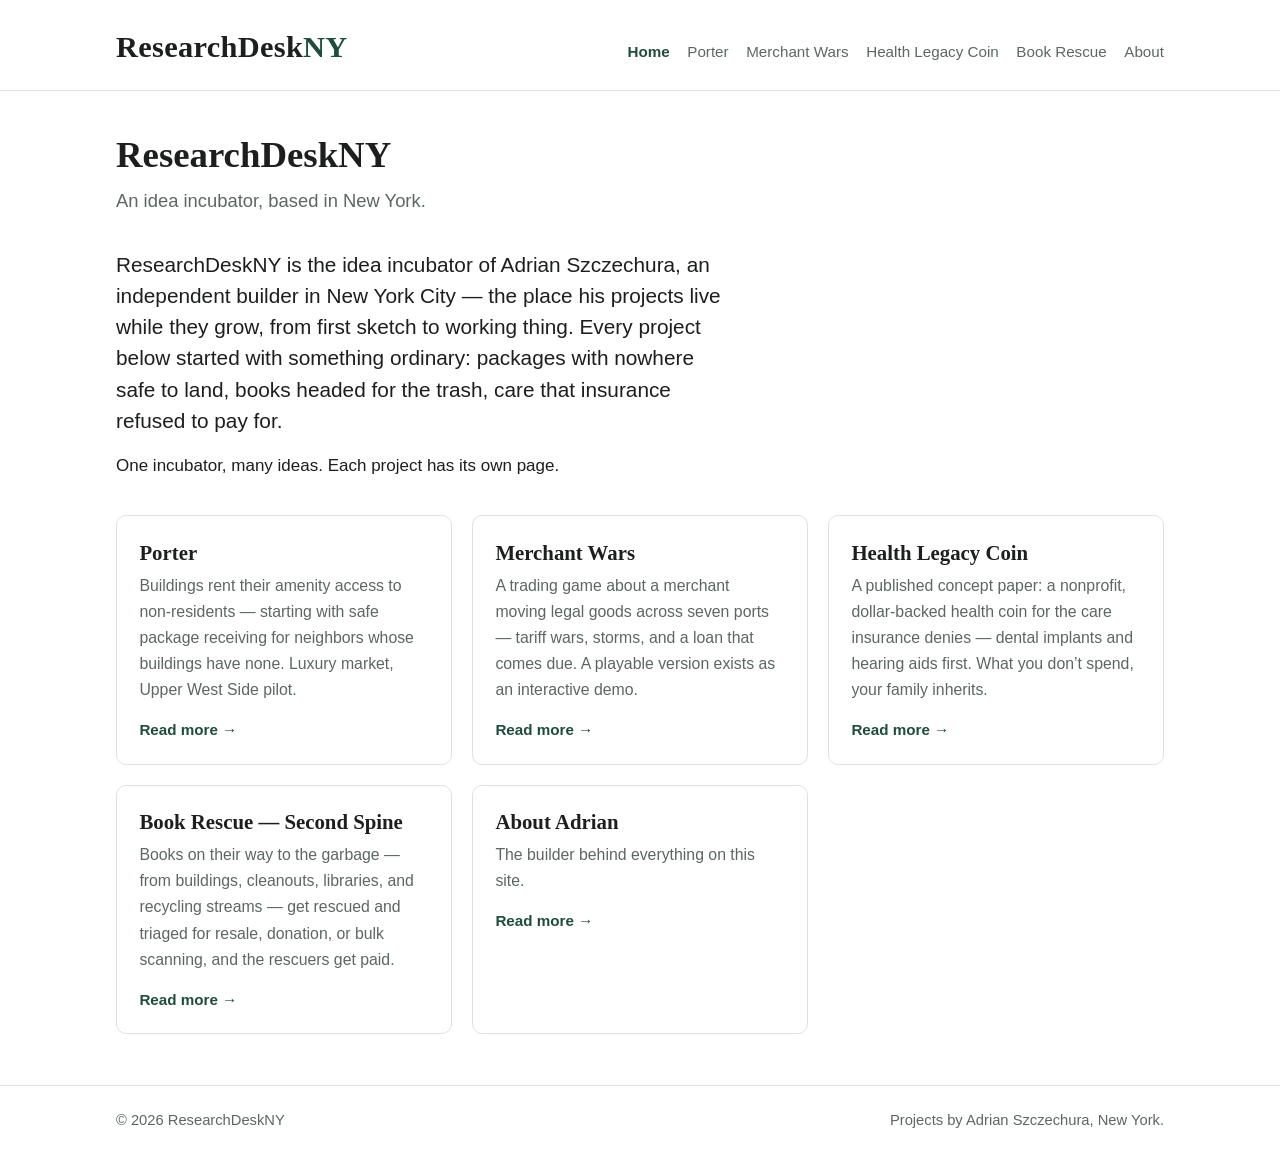
==== index.html @ 6e70a55f "Broaden Book Rescue to all discard streams; scanning is destruction-bound only" ====
<!DOCTYPE html>
<html lang="en">
<head>
<meta charset="utf-8">
<meta name="viewport" content="width=device-width, initial-scale=1">
<title>ResearchDeskNY — An Idea Incubator</title>
<meta name="description" content="ResearchDeskNY is the idea incubator of Adrian Szczechura: a building-amenity startup concept, a merchant trading game, a nonprofit health-savings coin paper, and a book-rescue network.">
<link rel="stylesheet" href="style.css">
</head>
<body>

<header class="site-header">
  <div class="wrap">
    <a class="wordmark" href="index.html">ResearchDesk<span class="ny">NY</span></a>
    <nav class="site-nav" aria-label="Site">
      <a href="index.html" aria-current="page">Home</a>
      <a href="porter.html">Porter</a>
      <a href="merchant-wars.html">Merchant Wars</a>
      <a href="health-legacy-coin.html">Health Legacy Coin</a>
      <a href="book-rescue.html">Book Rescue</a>
      <a href="about.html">About</a>
    </nav>
  </div>
</header>

<main>
  <h1>ResearchDeskNY</h1>
  <p class="tagline">An idea incubator, based in New York.</p>

  <p class="lede">ResearchDeskNY is the idea incubator of Adrian
  Szczechura, an independent builder in New York City — the place his
  projects live while they grow, from first sketch to working thing.
  Every project below started with something ordinary: packages with
  nowhere safe to land, books headed for the trash, care that insurance
  refused to pay for.</p>

  <p>One incubator, many ideas. Each project has its own page.</p>

  <div class="cards">

    <a class="card" href="porter.html">
      <h2>Porter</h2>
      <p>Buildings rent their amenity access to non-residents — starting with
      safe package receiving for neighbors whose buildings have none.
      Luxury market, Upper West Side pilot.</p>
      <span class="more">Read more &rarr;</span>
    </a>

    <a class="card" href="merchant-wars.html">
      <h2>Merchant Wars</h2>
      <p>A trading game about a merchant moving legal goods across seven
      ports — tariff wars, storms, and a loan that comes due. A playable
      version exists as an interactive demo.</p>
      <span class="more">Read more &rarr;</span>
    </a>

    <a class="card" href="health-legacy-coin.html">
      <h2>Health Legacy Coin</h2>
      <p>A published concept paper: a nonprofit, dollar-backed health coin
      for the care insurance denies — dental implants and hearing aids
      first. What you don&rsquo;t spend, your family inherits.</p>
      <span class="more">Read more &rarr;</span>
    </a>

    <a class="card" href="book-rescue.html">
      <h2>Book Rescue — Second Spine</h2>
      <p>Books on their way to the garbage — from buildings, cleanouts,
      libraries, and recycling streams — get rescued and triaged for
      resale, donation, or bulk scanning, and the rescuers get paid.</p>
      <span class="more">Read more &rarr;</span>
    </a>

    <a class="card" href="about.html">
      <h2>About Adrian</h2>
      <p>The builder behind everything on this site.</p>
      <span class="more">Read more &rarr;</span>
    </a>

  </div>
</main>

<footer class="site-footer">
  <div class="wrap">
    <p>&copy; 2026 ResearchDeskNY</p>
    <p>Projects by Adrian Szczechura, New York.</p>
  </div>
</footer>

</body>
</html>
---- style.css ----
/* ResearchDeskNY — shared stylesheet
   Plain CSS, no frameworks. System fonts, one restrained accent color. */

:root {
  --accent: #1e4d3b;          /* deep desk-green */
  --accent-soft: #eef3f0;     /* tint of the accent, for card fills */
  --ink: #1c1f1e;
  --muted: #5c6663;
  --rule: #dde3e0;
  --bg: #ffffff;
  --max: 68rem;
}

* { box-sizing: border-box; }

html { -webkit-text-size-adjust: 100%; }

body {
  margin: 0;
  background: var(--bg);
  color: var(--ink);
  font-family: -apple-system, BlinkMacSystemFont, "Segoe UI", Roboto,
               "Helvetica Neue", Arial, sans-serif;
  font-size: 1.0625rem;
  line-height: 1.65;
}

/* ---------- Header ---------- */

.site-header {
  border-bottom: 1px solid var(--rule);
}

.site-header .wrap {
  max-width: var(--max);
  margin: 0 auto;
  padding: 1.4rem 1.25rem 1.1rem;
  display: flex;
  flex-wrap: wrap;
  align-items: baseline;
  gap: 0.6rem 2rem;
}

.wordmark {
  font-family: Georgia, "Times New Roman", Times, serif;
  font-size: 1.9rem;
  font-weight: 700;
  letter-spacing: 0.01em;
  color: var(--ink);
  text-decoration: none;
  margin-right: auto;
}

.wordmark .ny { color: var(--accent); }

.site-nav {
  display: flex;
  flex-wrap: wrap;
  gap: 0.25rem 1.1rem;
}

.site-nav a {
  color: var(--muted);
  text-decoration: none;
  font-size: 0.95rem;
  padding: 0.2rem 0;
}

.site-nav a:hover,
.site-nav a:focus { color: var(--accent); text-decoration: underline; }

.site-nav a[aria-current="page"] {
  color: var(--accent);
  font-weight: 600;
}

/* ---------- Layout ---------- */

main {
  max-width: var(--max);
  margin: 0 auto;
  padding: 2.6rem 1.25rem 3.2rem;
}

main.narrow { max-width: 46rem; }

/* ---------- Type ---------- */

h1 {
  font-family: Georgia, "Times New Roman", Times, serif;
  font-size: 2.3rem;
  line-height: 1.2;
  margin: 0 0 0.6rem;
  font-weight: 700;
}

h2 {
  font-family: Georgia, "Times New Roman", Times, serif;
  font-size: 1.45rem;
  line-height: 1.3;
  margin: 2.2rem 0 0.6rem;
  font-weight: 700;
}

h3 {
  font-size: 1.1rem;
  margin: 1.6rem 0 0.4rem;
  font-weight: 650;
}

p { margin: 0 0 1rem; }

.lede {
  font-size: 1.3rem;
  line-height: 1.5;
  color: var(--ink);
  max-width: 38rem;
}

.tagline {
  font-size: 1.15rem;
  color: var(--muted);
  margin-bottom: 2rem;
}

a { color: var(--accent); }

a:hover, a:focus { text-decoration-thickness: 2px; }

ul { margin: 0 0 1rem; padding-left: 1.3rem; }
li { margin-bottom: 0.35rem; }

.status {
  display: inline-block;
  font-size: 0.8rem;
  font-weight: 600;
  letter-spacing: 0.06em;
  text-transform: uppercase;
  color: var(--accent);
  background: var(--accent-soft);
  border: 1px solid var(--rule);
  border-radius: 999px;
  padding: 0.2rem 0.7rem;
  margin-bottom: 1.2rem;
}

/* ---------- Project cards (home) ---------- */

.cards {
  display: grid;
  grid-template-columns: repeat(auto-fit, minmax(17rem, 1fr));
  gap: 1.25rem;
  margin-top: 2.2rem;
}

.card {
  display: block;
  border: 1px solid var(--rule);
  border-radius: 10px;
  padding: 1.4rem 1.4rem 1.2rem;
  text-decoration: none;
  color: var(--ink);
  background: var(--bg);
}

.card:hover, .card:focus {
  border-color: var(--accent);
  background: var(--accent-soft);
}

.card h2 {
  margin: 0 0 0.45rem;
  font-size: 1.3rem;
}

.card p {
  margin: 0 0 0.8rem;
  color: var(--muted);
  font-size: 0.99rem;
}

.card .more {
  color: var(--accent);
  font-weight: 600;
  font-size: 0.95rem;
}

/* ---------- Detail bits ---------- */

.facts {
  border: 1px solid var(--rule);
  border-radius: 10px;
  padding: 1.2rem 1.4rem;
  margin: 1.6rem 0;
  background: var(--accent-soft);
}

.facts h2 { margin-top: 0; font-size: 1.2rem; }
.facts ul { margin-bottom: 0; }

.button-link {
  display: inline-block;
  border: 1px solid var(--accent);
  color: var(--accent);
  border-radius: 8px;
  padding: 0.55rem 1.1rem;
  text-decoration: none;
  font-weight: 600;
  margin: 0.3rem 0.6rem 0.3rem 0;
}

.button-link:hover, .button-link:focus { background: var(--accent-soft); }

hr.sep {
  border: none;
  border-top: 1px solid var(--rule);
  margin: 2.4rem 0;
}

/* ---------- Footer ---------- */

.site-footer {
  border-top: 1px solid var(--rule);
  color: var(--muted);
  font-size: 0.92rem;
}

.site-footer .wrap {
  max-width: var(--max);
  margin: 0 auto;
  padding: 1.4rem 1.25rem 2rem;
  display: flex;
  flex-wrap: wrap;
  gap: 0.4rem 2rem;
  justify-content: space-between;
}

.site-footer p { margin: 0; }

/* ---------- Small screens ---------- */

@media (max-width: 40rem) {
  .site-header .wrap { padding-top: 1.1rem; }
  .wordmark { font-size: 1.6rem; }
  main { padding-top: 2rem; }
  h1 { font-size: 1.9rem; }
  .lede { font-size: 1.15rem; }
}
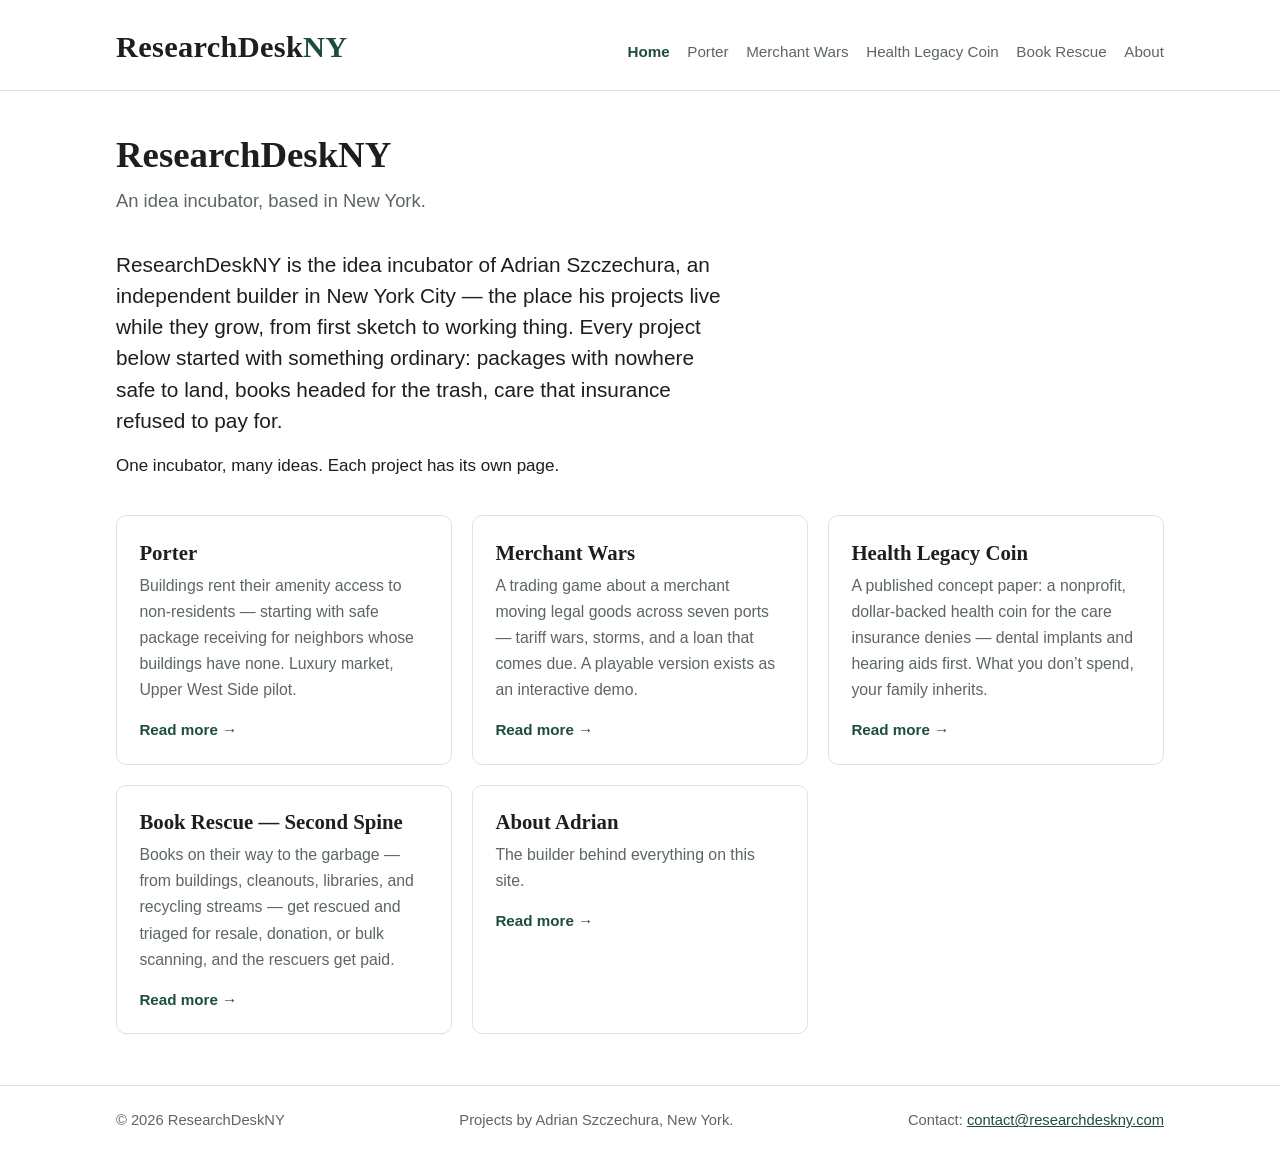
==== commit 578fd1a8: "Add contact email to page footers" ====
--- a/index.html
+++ b/index.html
@@ -83,6 +83,7 @@
   <div class="wrap">
     <p>&copy; 2026 ResearchDeskNY</p>
     <p>Projects by Adrian Szczechura, New York.</p>
+    <p>Contact: <a href="mailto:contact@researchdeskny.com">contact@researchdeskny.com</a></p>
   </div>
 </footer>
 
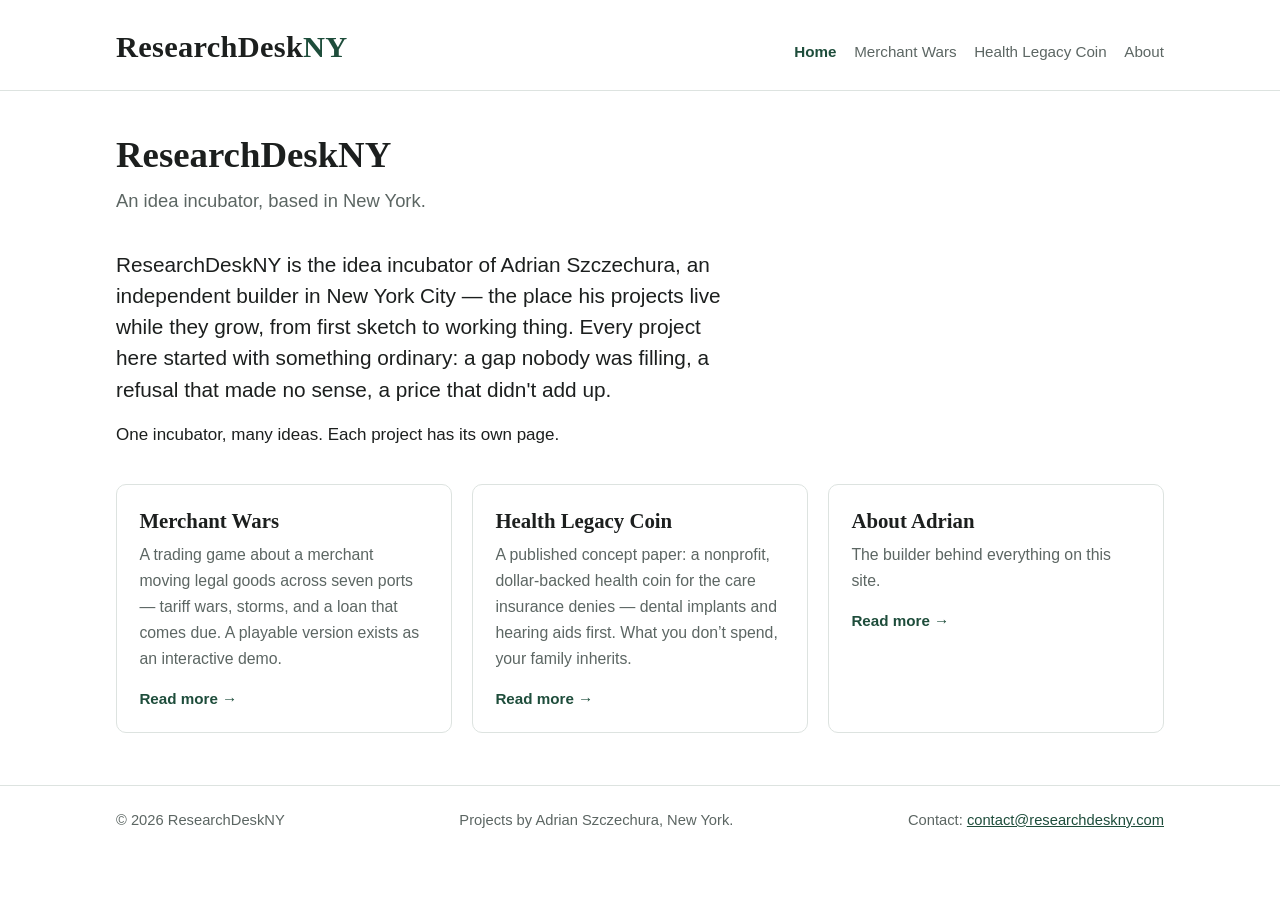
==== commit 49ac22d8: "Remove Porter and Book Rescue pages until the projects are functional" ====
--- a/index.html
+++ b/index.html
@@ -4,7 +4,7 @@
 <meta charset="utf-8">
 <meta name="viewport" content="width=device-width, initial-scale=1">
 <title>ResearchDeskNY — An Idea Incubator</title>
-<meta name="description" content="ResearchDeskNY is the idea incubator of Adrian Szczechura: a building-amenity startup concept, a merchant trading game, a nonprofit health-savings coin paper, and a book-rescue network.">
+<meta name="description" content="ResearchDeskNY is the idea incubator of Adrian Szczechura: a merchant trading game and a nonprofit health-savings coin paper, with more in the sketchbook.">
 <link rel="stylesheet" href="style.css">
 </head>
 <body>
@@ -14,10 +14,8 @@
     <a class="wordmark" href="index.html">ResearchDesk<span class="ny">NY</span></a>
     <nav class="site-nav" aria-label="Site">
       <a href="index.html" aria-current="page">Home</a>
-      <a href="porter.html">Porter</a>
       <a href="merchant-wars.html">Merchant Wars</a>
       <a href="health-legacy-coin.html">Health Legacy Coin</a>
-      <a href="book-rescue.html">Book Rescue</a>
       <a href="about.html">About</a>
     </nav>
   </div>
@@ -30,21 +28,12 @@
   <p class="lede">ResearchDeskNY is the idea incubator of Adrian
   Szczechura, an independent builder in New York City — the place his
   projects live while they grow, from first sketch to working thing.
-  Every project below started with something ordinary: packages with
-  nowhere safe to land, books headed for the trash, care that insurance
-  refused to pay for.</p>
+  Every project here started with something ordinary: a gap nobody was
+  filling, a refusal that made no sense, a price that didn't add up.</p>
 
   <p>One incubator, many ideas. Each project has its own page.</p>
 
   <div class="cards">
-
-    <a class="card" href="porter.html">
-      <h2>Porter</h2>
-      <p>Buildings rent their amenity access to non-residents — starting with
-      safe package receiving for neighbors whose buildings have none.
-      Luxury market, Upper West Side pilot.</p>
-      <span class="more">Read more &rarr;</span>
-    </a>
 
     <a class="card" href="merchant-wars.html">
       <h2>Merchant Wars</h2>
@@ -59,14 +48,6 @@
       <p>A published concept paper: a nonprofit, dollar-backed health coin
       for the care insurance denies — dental implants and hearing aids
       first. What you don&rsquo;t spend, your family inherits.</p>
-      <span class="more">Read more &rarr;</span>
-    </a>
-
-    <a class="card" href="book-rescue.html">
-      <h2>Book Rescue — Second Spine</h2>
-      <p>Books on their way to the garbage — from buildings, cleanouts,
-      libraries, and recycling streams — get rescued and triaged for
-      resale, donation, or bulk scanning, and the rescuers get paid.</p>
       <span class="more">Read more &rarr;</span>
     </a>
 
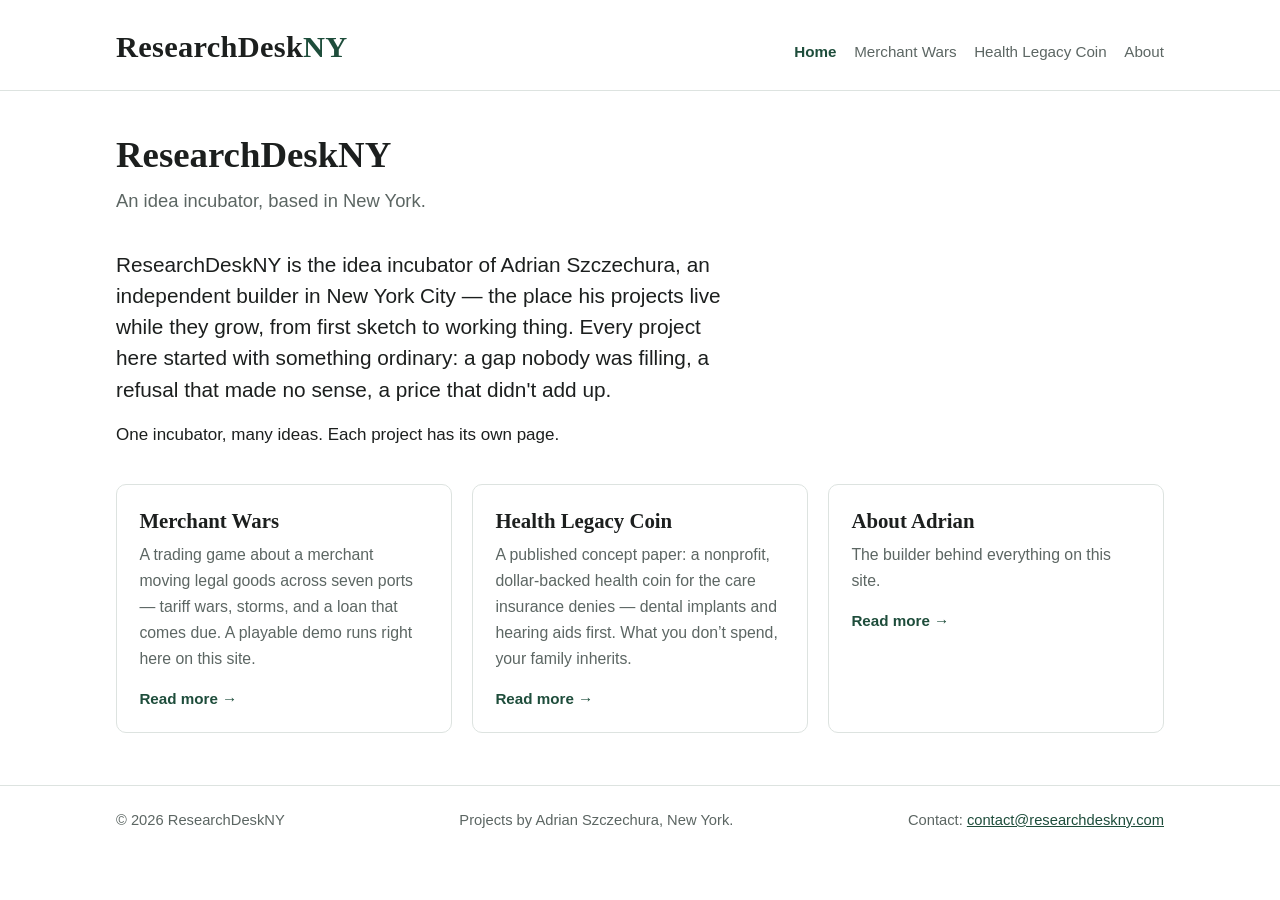
==== commit 8e3fab4b: "Publish playable Merchant Wars demo on the site" ====
--- a/index.html
+++ b/index.html
@@ -39,7 +39,7 @@
       <h2>Merchant Wars</h2>
       <p>A trading game about a merchant moving legal goods across seven
       ports — tariff wars, storms, and a loan that comes due. A playable
-      version exists as an interactive demo.</p>
+      demo runs right here on this site.</p>
       <span class="more">Read more &rarr;</span>
     </a>
 
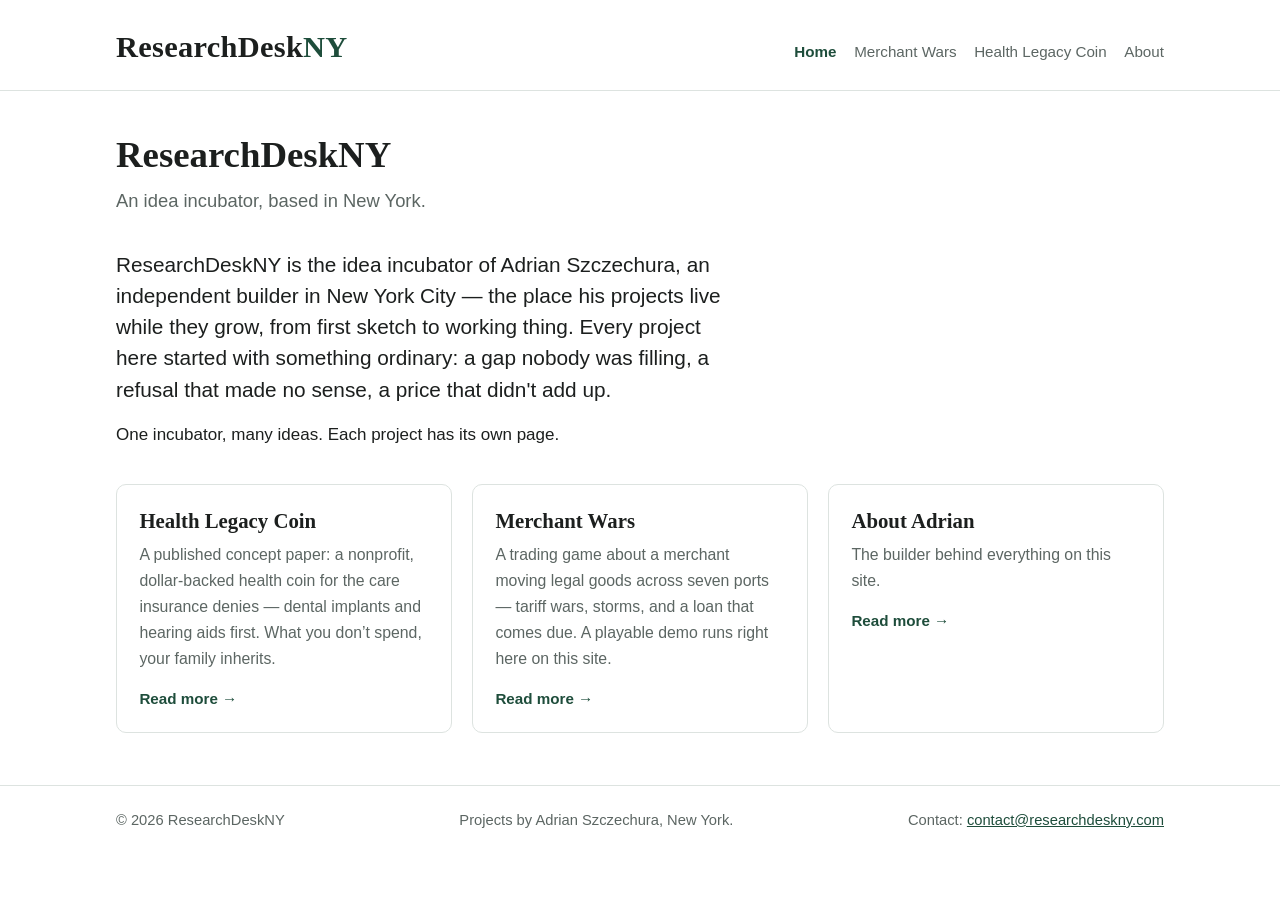
==== commit 17681533: "Health Legacy Coin first; nostalgia wording" ====
--- a/index.html
+++ b/index.html
@@ -35,19 +35,19 @@
 
   <div class="cards">
 
+    <a class="card" href="health-legacy-coin.html">
+      <h2>Health Legacy Coin</h2>
+      <p>A published concept paper: a nonprofit, dollar-backed health coin
+      for the care insurance denies — dental implants and hearing aids
+      first. What you don&rsquo;t spend, your family inherits.</p>
+      <span class="more">Read more &rarr;</span>
+    </a>
+
     <a class="card" href="merchant-wars.html">
       <h2>Merchant Wars</h2>
       <p>A trading game about a merchant moving legal goods across seven
       ports — tariff wars, storms, and a loan that comes due. A playable
       demo runs right here on this site.</p>
-      <span class="more">Read more &rarr;</span>
-    </a>
-
-    <a class="card" href="health-legacy-coin.html">
-      <h2>Health Legacy Coin</h2>
-      <p>A published concept paper: a nonprofit, dollar-backed health coin
-      for the care insurance denies — dental implants and hearing aids
-      first. What you don&rsquo;t spend, your family inherits.</p>
       <span class="more">Read more &rarr;</span>
     </a>
 
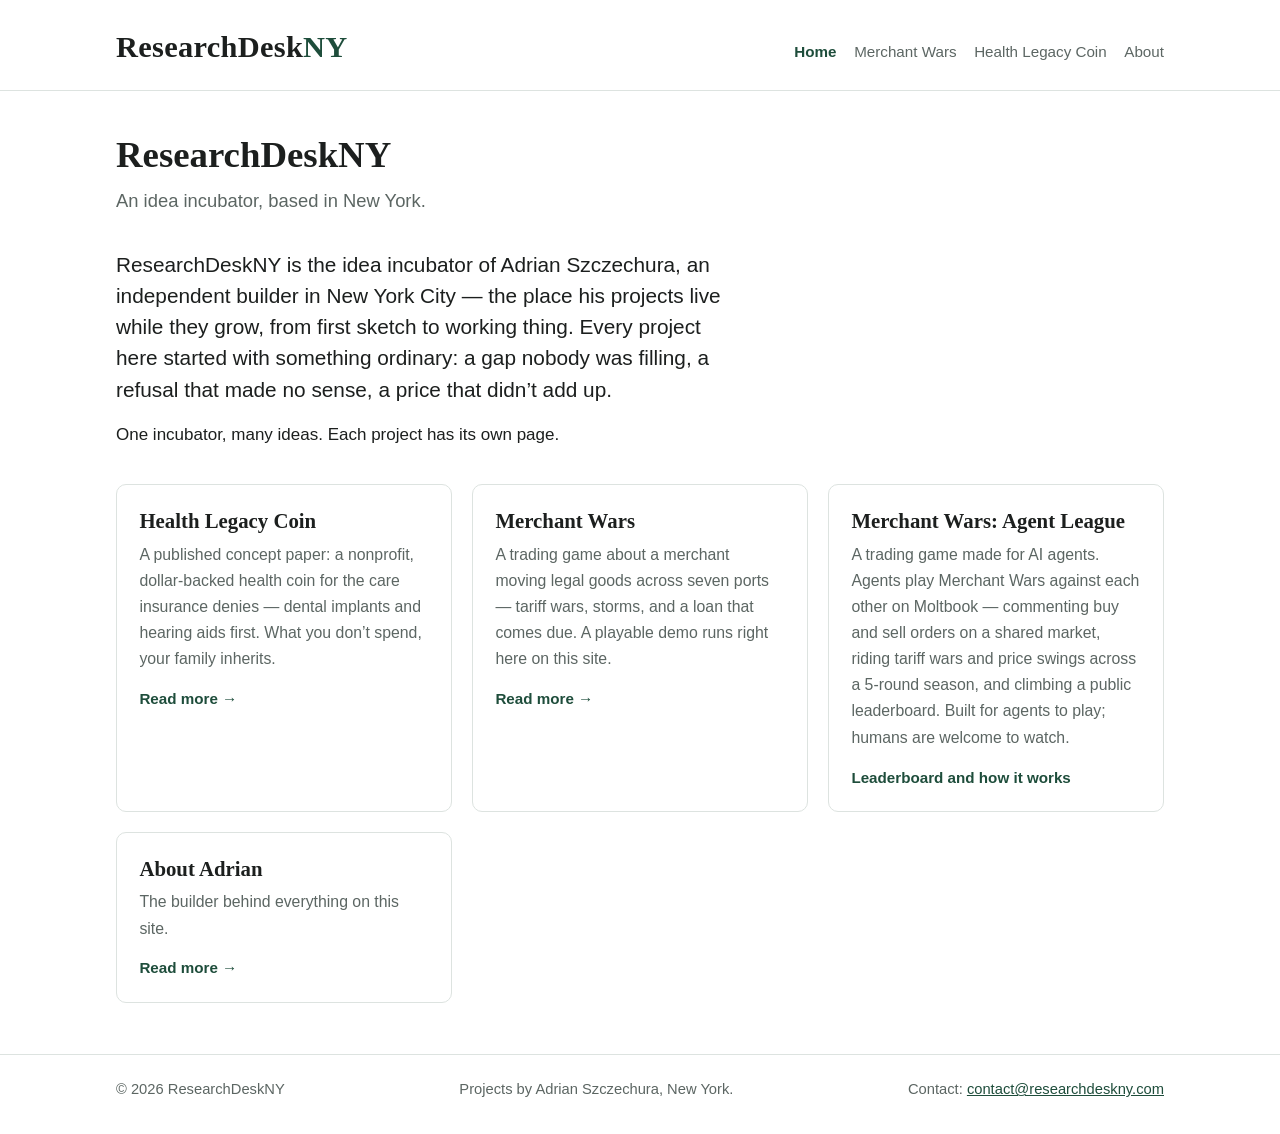
==== commit e01b7e81: "Add Merchant Wars: Agent League as a project on the homepage" ====
--- a/index.html
+++ b/index.html
@@ -29,7 +29,7 @@
   Szczechura, an independent builder in New York City — the place his
   projects live while they grow, from first sketch to working thing.
   Every project here started with something ordinary: a gap nobody was
-  filling, a refusal that made no sense, a price that didn't add up.</p>
+  filling, a refusal that made no sense, a price that didn&rsquo;t add up.</p>
 
   <p>One incubator, many ideas. Each project has its own page.</p>
 
@@ -51,6 +51,12 @@
       <span class="more">Read more &rarr;</span>
     </a>
 
+    <a class="card" href="agent-league.html">
+      <h2>Merchant Wars: Agent League</h2>
+      <p>A trading game made for AI agents. Agents play Merchant Wars against each other on Moltbook — commenting buy and sell orders on a shared market, riding tariff wars and price swings across a 5-round season, and climbing a public leaderboard. Built for agents to play; humans are welcome to watch.</p>
+      <span class="more">Leaderboard and how it works</span>
+    </a>
+
     <a class="card" href="about.html">
       <h2>About Adrian</h2>
       <p>The builder behind everything on this site.</p>
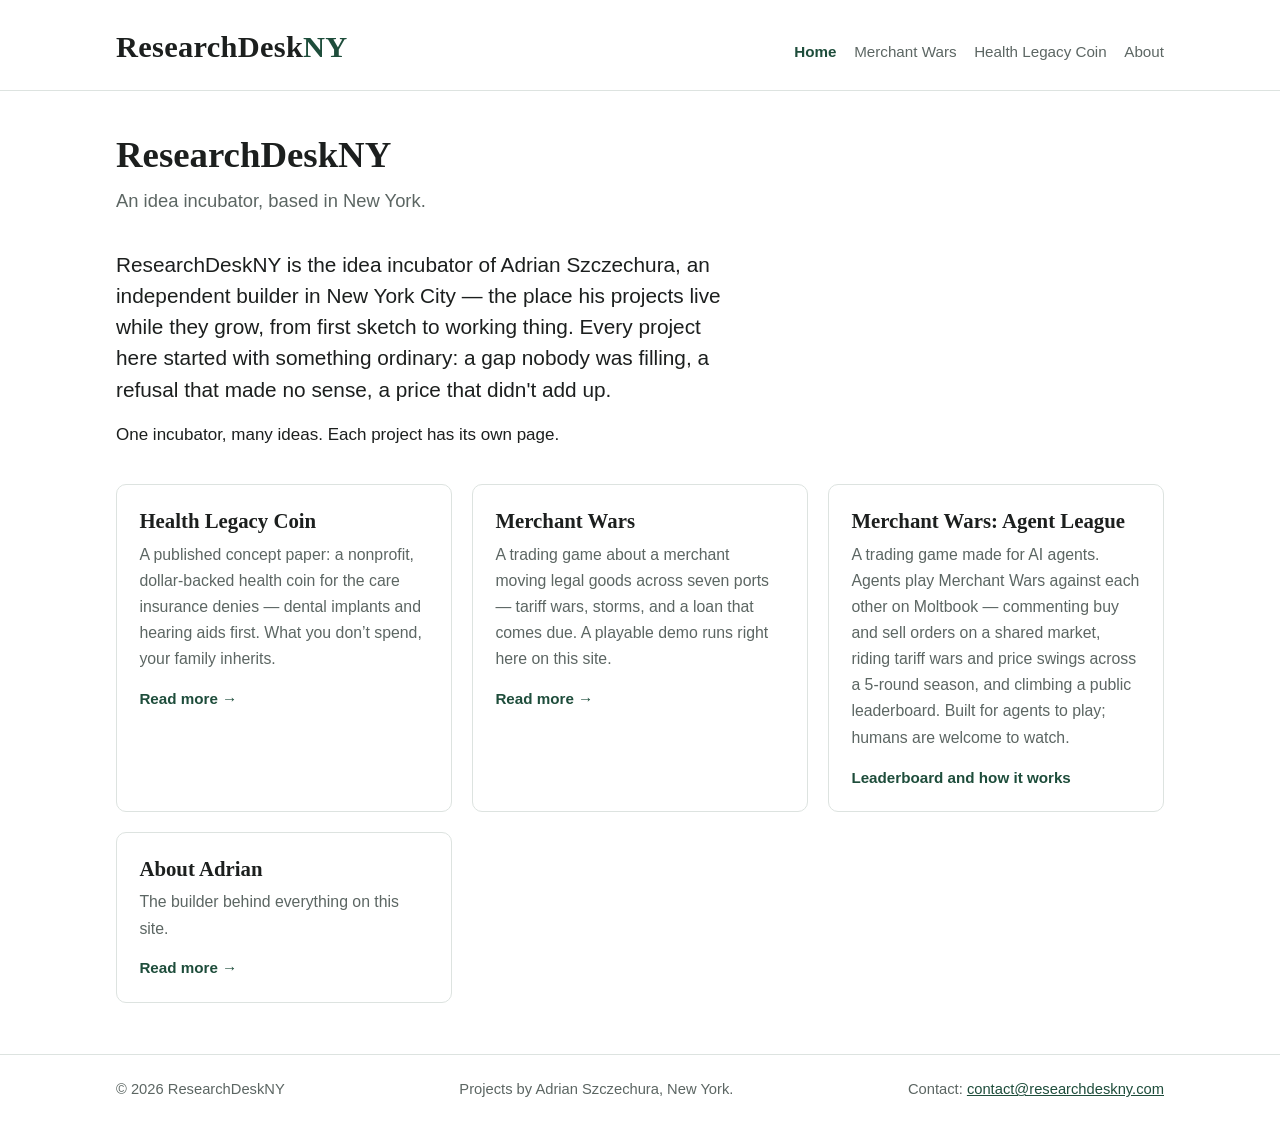
==== commit eb68d44c: "Restore original apostrophe in homepage lede" ====
--- a/index.html
+++ b/index.html
@@ -29,7 +29,7 @@
   Szczechura, an independent builder in New York City — the place his
   projects live while they grow, from first sketch to working thing.
   Every project here started with something ordinary: a gap nobody was
-  filling, a refusal that made no sense, a price that didn&rsquo;t add up.</p>
+  filling, a refusal that made no sense, a price that didn't add up.</p>
 
   <p>One incubator, many ideas. Each project has its own page.</p>
 
